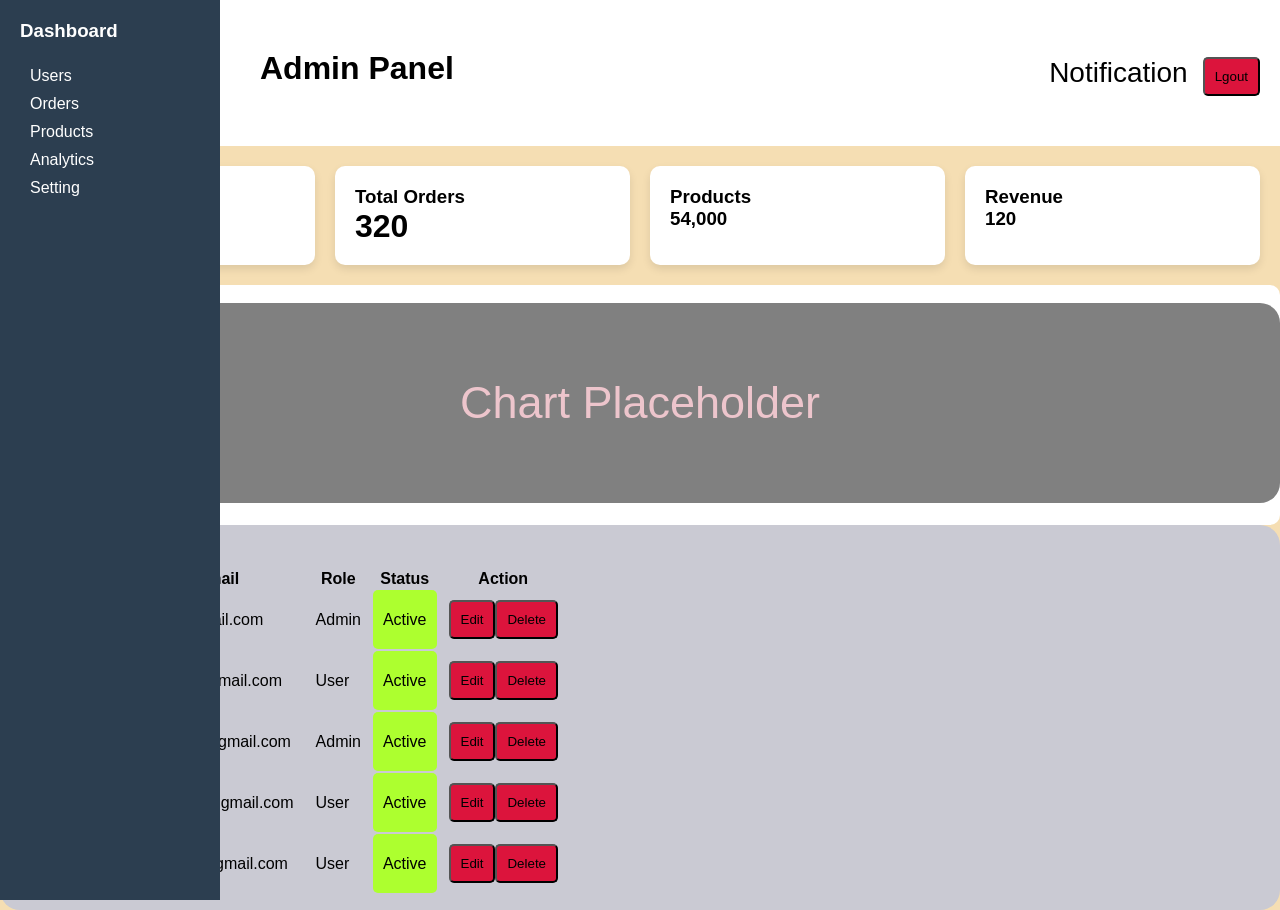
==== index.html @ 8408a29c "Add files via upload" ====
<!DOCTYPE html>
<html lang="en">
<head>
    <meta charset="UTF-8">
    <meta name="viewport" content="width=device-width, initial-scale=1.0">
    <title>Dashboard App</title>
    <link rel="stylesheet" href="style.css">
</head>
<body>
    <div class="dashboard">
        <h3>Dashboard</h3>
        <ul class="sidebar">
            <li>Users</li>
            <li>Orders</li>
            <li>Products</li>
            <li>Analytics</li>
            <li>Setting</li>
        </ul>
    </div>
    <div class="main">
        <div class="header">
            <h1>Admin Panel</h1>
            <div class="header-right">
                <span>Notification</span>
                <button id="logout">Lgout</button>
            </div>
        </div>
    </div>
    <div class="cards">
        <div class="card"><h3>Total Users</h3><h3>1,245</h3></div>
        <div class="card"><h3>Total Orders</h3><h1>320</h3></div>
        <div class="card"><h3>Products</h1><h3>54,000</h3></div>
        <div class="card"><h3>Revenue</h1><h3>120</h3></div>
    </div>
    <div class="chart">
        Revenue chart
        <div class="chartholder">Chart Placeholder</div>
    </div>
    <div class="table">
        <h2>User</h2>
        <table>
            <thead>
                <tr>
                    <th>ID</th>
                    <th>Name</th>
                    <th>Email</th>
                    <th>Role</th>
                    <th>Status</th>
                    <th>Action</th>
                </tr>
                <tbody>
                    <tr>
                        <td>1</td><td>Amit</td><td>Amit@gmail.com</td><td>Admin</td><td class="status">Active</td><td><button class="btn">Edit</button><button class="btn">Delete</button></td>
                    </tr>
                    <tr>
                        <td>2</td><td>Suresh</td><td>Suresh@gmail.com</td><td>User</td><td class="status">Active</td><td><button class="btn">Edit</button><button class="btn">Delete</button></td>
                    </tr>
                     <tr>
                        <td>3</td><td>Ramesh</td><td>Ramesh@gmail.com</td><td>Admin</td><td class="status">Active</td><td><button class="btn">Edit</button><button class="btn">Delete</button></td>
                    </tr>

                     <tr>
                        <td>4</td><td>Kamlesh</td><td>Kamlesh@gmail.com</td><td>User</td><td class="status">Active</td><td><button class="btn">Edit</button><button class="btn">Delete</button></td>
                    </tr>
                     <tr>
                        <td>5</td><td>Vimlesh</td><td>Vimlesh@gmail.com</td><td>User</td><td class="status">Active</td><td><button class="btn">Edit</button><button class="btn">Delete</button></td>
                    </tr>
                </tbody>
            </thead>
        </table>
    </div>
</body>
</html>
---- style.css ----
*{
    margin:0;
    padding:0;
    box-sizing:border-box;
    font-family: Arial, Helvetica, sans-serif;
}
body{
    background: wheat;
}

.dashboard{
    background: #2c3e50;
    color:white;
    min-height:100vh;
    width:220px;
    position: fixed;
    padding:20px;

}
li{
    margin:10px 0;
}
.sidebar{
    list-style: none;
    margin:5px 0 ;
    padding: 10px;

}
.sidebar:hover{
    cursor:pointer;
}
li:hover{
    border-radius: 5px;
    background: #233240;

}
.header{
    margin-left:240px;
    margin-top:30px;
}
.main{
    
    padding: 20px;

    background:white;
    color:black
}
.header-right{
    display:flex;
    justify-content: flex-end;
    gap:15px;
    position:relative;
    bottom:30px;
    font-size: 28px;
}
button{
    padding:10px;
    border-radius: 5px;;
    background: crimson;
}
.cards {
  display: grid;
  grid-template-columns: repeat(auto-fit, minmax(200px, 1fr));
  gap: 20px;
  margin-bottom: 30px;
  padding:10px;
  margin:10px;
}
.card {
  background: white;
  padding: 20px;
  border-radius: 10px;
  box-shadow: 0 4px 8px rgba(0,0,0,0.1);
  transition: 0.3s;
}
.card:hover {
  transform: translateY(-5px);
}
.chart{
    background: white;
    height:240px;
    border-radius: 10px;
    
}
.chartholder{
    background: gray;
    height:200px;
    border-radius: 20px;
    color:rgb(237, 197, 204);
    text-align: center;
    display:flex;
    justify-content: center;
    align-items: center;
    font-size: 45px;

    
}
.table{
    background: rgb(202, 202, 211);
    border-radius: 20px;
    padding:15px;
    width:100%;
}
td{
    padding:10px;

}
.status{
    border-radius: 5px;
    background: greenyellow;
    padding:2x;
}
button .btn{
    padding:10px;
    background: white;
}
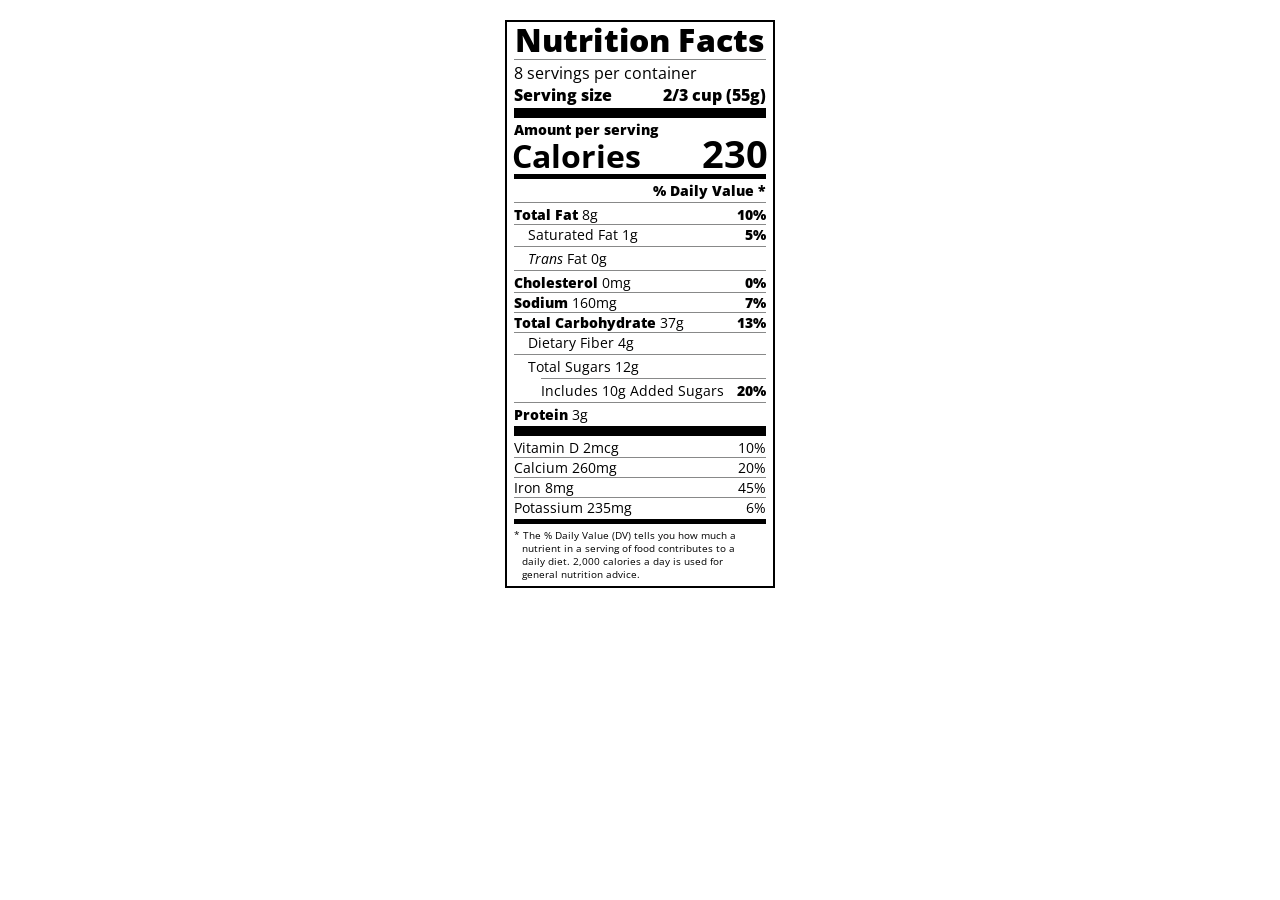
==== commit 4dd8212f: "Add files via upload" ====
--- a/index.html
+++ b/index.html
@@ -1,73 +1,57 @@
 <!DOCTYPE html>
 <html lang="en">
+
 <head>
-    <meta charset="UTF-8">
-    <meta name="viewport" content="width=device-width, initial-scale=1.0">
-    <title>Dashboard App</title>
-    <link rel="stylesheet" href="style.css">
+  <meta charset="UTF-8">
+  <title>Nutrition Label</title>
+  <link href="https://fonts.googleapis.com/css?family=Open+Sans:400,700,800" rel="stylesheet">
+  <link href="./style.css" rel="stylesheet">
 </head>
+
 <body>
-    <div class="dashboard">
-        <h3>Dashboard</h3>
-        <ul class="sidebar">
-            <li>Users</li>
-            <li>Orders</li>
-            <li>Products</li>
-            <li>Analytics</li>
-            <li>Setting</li>
-        </ul>
+  <div class="label">
+    <header>
+      <h1 class="bold">Nutrition Facts</h1>
+      <div class="divider"></div>
+      <p>8 servings per container</p>
+      <p class="bold">Serving size <span>2/3 cup (55g)</span></p>
+    </header>
+    <div class="divider large"></div>
+    <div class="calories-info">
+      <div class="left-container">
+        <h2 class="bold small-text">Amount per serving</h2>
+        <p>Calories</p>
+      </div>
+      <span>230</span>
     </div>
-    <div class="main">
-        <div class="header">
-            <h1>Admin Panel</h1>
-            <div class="header-right">
-                <span>Notification</span>
-                <button id="logout">Lgout</button>
-            </div>
-        </div>
+    <div class="divider medium"></div>
+    <div class="daily-value small-text">
+      <p class="bold right no-divider">% Daily Value *</p>
+      <div class="divider"></div>
+      <p><span><span class="bold">Total Fat</span> 8g</span> <span class="bold">10%</span></p>
+      <p class="indent no-divider">Saturated Fat 1g <span class="bold">5%</span></p>
+      <div class="divider"></div>
+      <p class="indent no-divider"><span><i>Trans</i> Fat 0g</span></p>
+      <div class="divider"></div>
+      <p><span><span class="bold">Cholesterol</span> 0mg</span> <span class="bold">0%</span></p>
+      <p><span><span class="bold">Sodium</span> 160mg</span> <span class="bold">7%</span></p>
+      <p><span><span class="bold">Total Carbohydrate</span> 37g</span> <span class="bold">13%</span></p>
+      <p class="indent no-divider">Dietary Fiber 4g</p>
+      <div class="divider"></div>
+      <p class="indent no-divider">Total Sugars 12g</p>
+      <div class="divider double-indent"></div>
+      <p class="double-indent no-divider">Includes 10g Added Sugars <span class="bold">20%</span></p>
+      <div class="divider"></div>
+      <p class="no-divider"><span><span class="bold">Protein</span> 3g</span></p>
+      <div class="divider large"></div>
+      <p>Vitamin D 2mcg <span>10%</span></p>
+      <p>Calcium 260mg <span>20%</span></p>
+      <p>Iron 8mg <span>45%</span></p>
+      <p class="no-divider">Potassium 235mg <span>6%</span></p>
     </div>
-    <div class="cards">
-        <div class="card"><h3>Total Users</h3><h3>1,245</h3></div>
-        <div class="card"><h3>Total Orders</h3><h1>320</h3></div>
-        <div class="card"><h3>Products</h1><h3>54,000</h3></div>
-        <div class="card"><h3>Revenue</h1><h3>120</h3></div>
-    </div>
-    <div class="chart">
-        Revenue chart
-        <div class="chartholder">Chart Placeholder</div>
-    </div>
-    <div class="table">
-        <h2>User</h2>
-        <table>
-            <thead>
-                <tr>
-                    <th>ID</th>
-                    <th>Name</th>
-                    <th>Email</th>
-                    <th>Role</th>
-                    <th>Status</th>
-                    <th>Action</th>
-                </tr>
-                <tbody>
-                    <tr>
-                        <td>1</td><td>Amit</td><td>Amit@gmail.com</td><td>Admin</td><td class="status">Active</td><td><button class="btn">Edit</button><button class="btn">Delete</button></td>
-                    </tr>
-                    <tr>
-                        <td>2</td><td>Suresh</td><td>Suresh@gmail.com</td><td>User</td><td class="status">Active</td><td><button class="btn">Edit</button><button class="btn">Delete</button></td>
-                    </tr>
-                     <tr>
-                        <td>3</td><td>Ramesh</td><td>Ramesh@gmail.com</td><td>Admin</td><td class="status">Active</td><td><button class="btn">Edit</button><button class="btn">Delete</button></td>
-                    </tr>
-
-                     <tr>
-                        <td>4</td><td>Kamlesh</td><td>Kamlesh@gmail.com</td><td>User</td><td class="status">Active</td><td><button class="btn">Edit</button><button class="btn">Delete</button></td>
-                    </tr>
-                     <tr>
-                        <td>5</td><td>Vimlesh</td><td>Vimlesh@gmail.com</td><td>User</td><td class="status">Active</td><td><button class="btn">Edit</button><button class="btn">Delete</button></td>
-                    </tr>
-                </tbody>
-            </thead>
-        </table>
-    </div>
+    <div class="divider medium"></div>
+    <p class="note">* The % Daily Value (DV) tells you how much a nutrient in a serving of food contributes to a daily
+      diet. 2,000 calories a day is used for general nutrition advice.</p>
+  </div>
 </body>
 </html>
--- a/style.css
+++ b/style.css
@@ -1,116 +1,102 @@
-*{
-    margin:0;
-    padding:0;
-    box-sizing:border-box;
-    font-family: Arial, Helvetica, sans-serif;
-}
-body{
-    background: wheat;
+* {
+  box-sizing: border-box;
 }
 
-.dashboard{
-    background: #2c3e50;
-    color:white;
-    min-height:100vh;
-    width:220px;
-    position: fixed;
-    padding:20px;
+html {
+  font-size: 16px;
+}
 
+body {
+  font-family: 'Open Sans', sans-serif;
 }
-li{
-    margin:10px 0;
+
+.label {
+  border: 2px solid black;
+  width: 270px;
+  margin: 20px auto;
+  padding: 0 7px;
 }
-.sidebar{
-    list-style: none;
-    margin:5px 0 ;
-    padding: 10px;
 
+header h1 {
+  text-align: center;
+  margin: -4px 0;
+  letter-spacing: 0.15px
 }
-.sidebar:hover{
-    cursor:pointer;
+
+p {
+  margin: 0;
+  display: flex;
+  justify-content: space-between;
 }
-li:hover{
-    border-radius: 5px;
-    background: #233240;
 
+.divider {
+  border-bottom: 1px solid #888989;
+  margin: 2px 0;
 }
-.header{
-    margin-left:240px;
-    margin-top:30px;
+
+.bold {
+  font-weight: 800;
 }
-.main{
-    
-    padding: 20px;
 
-    background:white;
-    color:black
+.large {
+  height: 10px;
 }
-.header-right{
-    display:flex;
-    justify-content: flex-end;
-    gap:15px;
-    position:relative;
-    bottom:30px;
-    font-size: 28px;
+
+.large, .medium {
+  background-color: black;
+  border: 0;
 }
-button{
-    padding:10px;
-    border-radius: 5px;;
-    background: crimson;
+
+.medium {
+  height: 5px;
 }
-.cards {
-  display: grid;
-  grid-template-columns: repeat(auto-fit, minmax(200px, 1fr));
-  gap: 20px;
-  margin-bottom: 30px;
-  padding:10px;
-  margin:10px;
+
+.small-text {
+  font-size: 0.85rem;
 }
-.card {
-  background: white;
-  padding: 20px;
-  border-radius: 10px;
-  box-shadow: 0 4px 8px rgba(0,0,0,0.1);
-  transition: 0.3s;
+
+
+.calories-info {
+  display: flex;
+  justify-content: space-between;
+  align-items: flex-end;
 }
-.card:hover {
-  transform: translateY(-5px);
+
+.calories-info h2 {
+  margin: 0;
 }
-.chart{
-    background: white;
-    height:240px;
-    border-radius: 10px;
-    
+
+.left-container p {
+  margin: -5px -2px;
+  font-size: 2em;
+  font-weight: 700;
 }
-.chartholder{
-    background: gray;
-    height:200px;
-    border-radius: 20px;
-    color:rgb(237, 197, 204);
-    text-align: center;
-    display:flex;
-    justify-content: center;
-    align-items: center;
-    font-size: 45px;
 
-    
+.calories-info span {
+  margin: -7px -2px;
+  font-size: 2.4em;
+  font-weight: 700;
 }
-.table{
-    background: rgb(202, 202, 211);
-    border-radius: 20px;
-    padding:15px;
-    width:100%;
+
+.right {
+  justify-content: flex-end;
 }
-td{
-    padding:10px;
 
+.indent {
+  margin-left: 1em;
 }
-.status{
-    border-radius: 5px;
-    background: greenyellow;
-    padding:2x;
+
+.double-indent {
+  margin-left: 2em;
 }
-button .btn{
-    padding:10px;
-    background: white;
+
+.daily-value p:not(.no-divider) {
+  border-bottom: 1px solid #888989;
 }
+
+.note {
+  font-size: 0.6rem;
+  margin: 5px 0;
+  padding: 0 8px;
+  text-indent: -8px;
+}
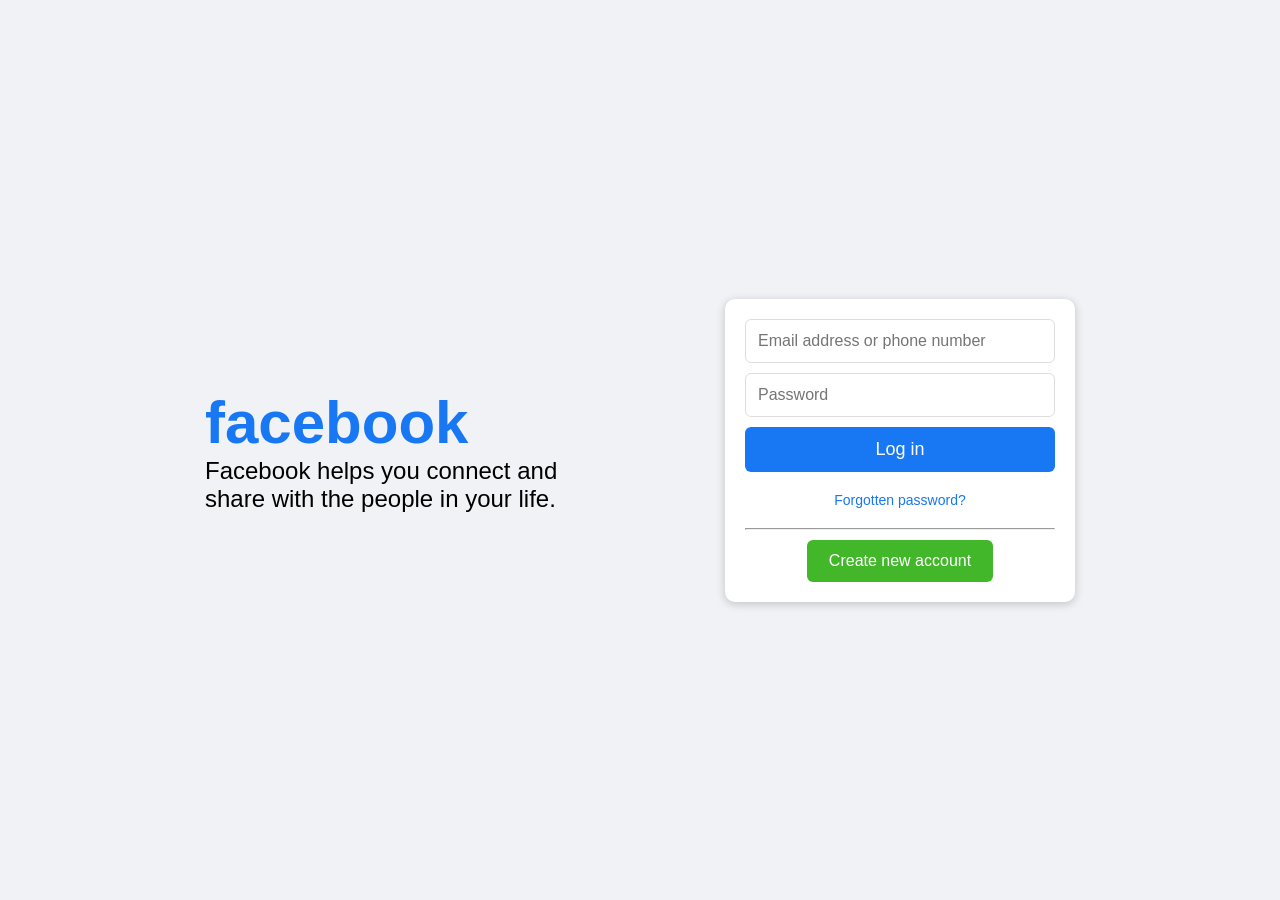
==== commit b3ac9e50: "Add files via upload" ====
--- a/index.html
+++ b/index.html
@@ -1,57 +1,42 @@
 <!DOCTYPE html>
 <html lang="en">
-
 <head>
-  <meta charset="UTF-8">
-  <title>Nutrition Label</title>
-  <link href="https://fonts.googleapis.com/css?family=Open+Sans:400,700,800" rel="stylesheet">
-  <link href="./style.css" rel="stylesheet">
+<meta charset="UTF-8">
+<meta name="viewport" content="width=device-width, initial-scale=1.0">
+<title>Facebook Login</title>
+<link rel="stylesheet" href="style.css">
 </head>
 
 <body>
-  <div class="label">
-    <header>
-      <h1 class="bold">Nutrition Facts</h1>
-      <div class="divider"></div>
-      <p>8 servings per container</p>
-      <p class="bold">Serving size <span>2/3 cup (55g)</span></p>
-    </header>
-    <div class="divider large"></div>
-    <div class="calories-info">
-      <div class="left-container">
-        <h2 class="bold small-text">Amount per serving</h2>
-        <p>Calories</p>
-      </div>
-      <span>230</span>
+
+<div class="main">
+
+    <div class="left">
+        <h1>facebook</h1>
+        <p>Facebook helps you connect and share with the people in your life.</p>
     </div>
-    <div class="divider medium"></div>
-    <div class="daily-value small-text">
-      <p class="bold right no-divider">% Daily Value *</p>
-      <div class="divider"></div>
-      <p><span><span class="bold">Total Fat</span> 8g</span> <span class="bold">10%</span></p>
-      <p class="indent no-divider">Saturated Fat 1g <span class="bold">5%</span></p>
-      <div class="divider"></div>
-      <p class="indent no-divider"><span><i>Trans</i> Fat 0g</span></p>
-      <div class="divider"></div>
-      <p><span><span class="bold">Cholesterol</span> 0mg</span> <span class="bold">0%</span></p>
-      <p><span><span class="bold">Sodium</span> 160mg</span> <span class="bold">7%</span></p>
-      <p><span><span class="bold">Total Carbohydrate</span> 37g</span> <span class="bold">13%</span></p>
-      <p class="indent no-divider">Dietary Fiber 4g</p>
-      <div class="divider"></div>
-      <p class="indent no-divider">Total Sugars 12g</p>
-      <div class="divider double-indent"></div>
-      <p class="double-indent no-divider">Includes 10g Added Sugars <span class="bold">20%</span></p>
-      <div class="divider"></div>
-      <p class="no-divider"><span><span class="bold">Protein</span> 3g</span></p>
-      <div class="divider large"></div>
-      <p>Vitamin D 2mcg <span>10%</span></p>
-      <p>Calcium 260mg <span>20%</span></p>
-      <p>Iron 8mg <span>45%</span></p>
-      <p class="no-divider">Potassium 235mg <span>6%</span></p>
+
+    <div class="right">
+
+        <form class="login-box">
+
+            <input type="text" placeholder="Email address or phone number">
+
+            <input type="password" placeholder="Password">
+
+            <button class="login-btn">Log in</button>
+
+            <a href="#" class="forgot">Forgotten password?</a>
+
+            <hr>
+
+            <button class="create-btn">Create new account</button>
+
+        </form>
+
     </div>
-    <div class="divider medium"></div>
-    <p class="note">* The % Daily Value (DV) tells you how much a nutrient in a serving of food contributes to a daily
-      diet. 2,000 calories a day is used for general nutrition advice.</p>
-  </div>
+
+</div>
+
 </body>
 </html>
--- a/style.css
+++ b/style.css
@@ -1,102 +1,88 @@
-* {
-  box-sizing: border-box;
+*{
+margin:0;
+padding:0;
+box-sizing:border-box;
+font-family:Arial, Helvetica, sans-serif;
 }
 
-html {
-  font-size: 16px;
+body{
+background:#f0f2f5;
 }
 
-body {
-  font-family: 'Open Sans', sans-serif;
+.main{
+display:flex;
+justify-content:center;
+align-items:center;
+height:100vh;
+gap:120px;
 }
 
-.label {
-  border: 2px solid black;
-  width: 270px;
-  margin: 20px auto;
-  padding: 0 7px;
+/* LEFT SIDE */
+
+.left h1{
+color:#1877f2;
+font-size:60px;
 }
 
-header h1 {
-  text-align: center;
-  margin: -4px 0;
-  letter-spacing: 0.15px
+.left p{
+font-size:24px;
+width:400px;
 }
 
-p {
-  margin: 0;
-  display: flex;
-  justify-content: space-between;
+/* RIGHT SIDE */
+
+.login-box{
+background:white;
+padding:20px;
+width:350px;
+border-radius:10px;
+box-shadow:0 2px 10px rgba(0,0,0,0.2);
+display:flex;
+flex-direction:column;
+gap:10px;
 }
 
-.divider {
-  border-bottom: 1px solid #888989;
-  margin: 2px 0;
+.login-box input{
+padding:12px;
+border:1px solid #ddd;
+border-radius:6px;
+font-size:16px;
 }
 
-.bold {
-  font-weight: 800;
+.login-btn{
+background:#1877f2;
+color:white;
+border:none;
+padding:12px;
+font-size:18px;
+border-radius:6px;
+cursor:pointer;
 }
 
-.large {
-  height: 10px;
+.login-btn:hover{
+background:#166fe5;
 }
 
-.large, .medium {
-  background-color: black;
-  border: 0;
+.forgot{
+text-align:center;
+color:#1877f2;
+text-decoration:none;
+font-size:14px;
+margin:10px 0;
 }
 
-.medium {
-  height: 5px;
+.create-btn{
+background:#42b72a;
+color:white;
+border:none;
+padding:12px;
+border-radius:6px;
+font-size:16px;
+cursor:pointer;
+width:60%;
+margin:auto;
 }
 
-.small-text {
-  font-size: 0.85rem;
-}
-
-
-.calories-info {
-  display: flex;
-  justify-content: space-between;
-  align-items: flex-end;
-}
-
-.calories-info h2 {
-  margin: 0;
-}
-
-.left-container p {
-  margin: -5px -2px;
-  font-size: 2em;
-  font-weight: 700;
-}
-
-.calories-info span {
-  margin: -7px -2px;
-  font-size: 2.4em;
-  font-weight: 700;
-}
-
-.right {
-  justify-content: flex-end;
-}
-
-.indent {
-  margin-left: 1em;
-}
-
-.double-indent {
-  margin-left: 2em;
-}
-
-.daily-value p:not(.no-divider) {
-  border-bottom: 1px solid #888989;
-}
-
-.note {
-  font-size: 0.6rem;
-  margin: 5px 0;
-  padding: 0 8px;
-  text-indent: -8px;
+.create-btn:hover{
+background:#36a420;
 }
